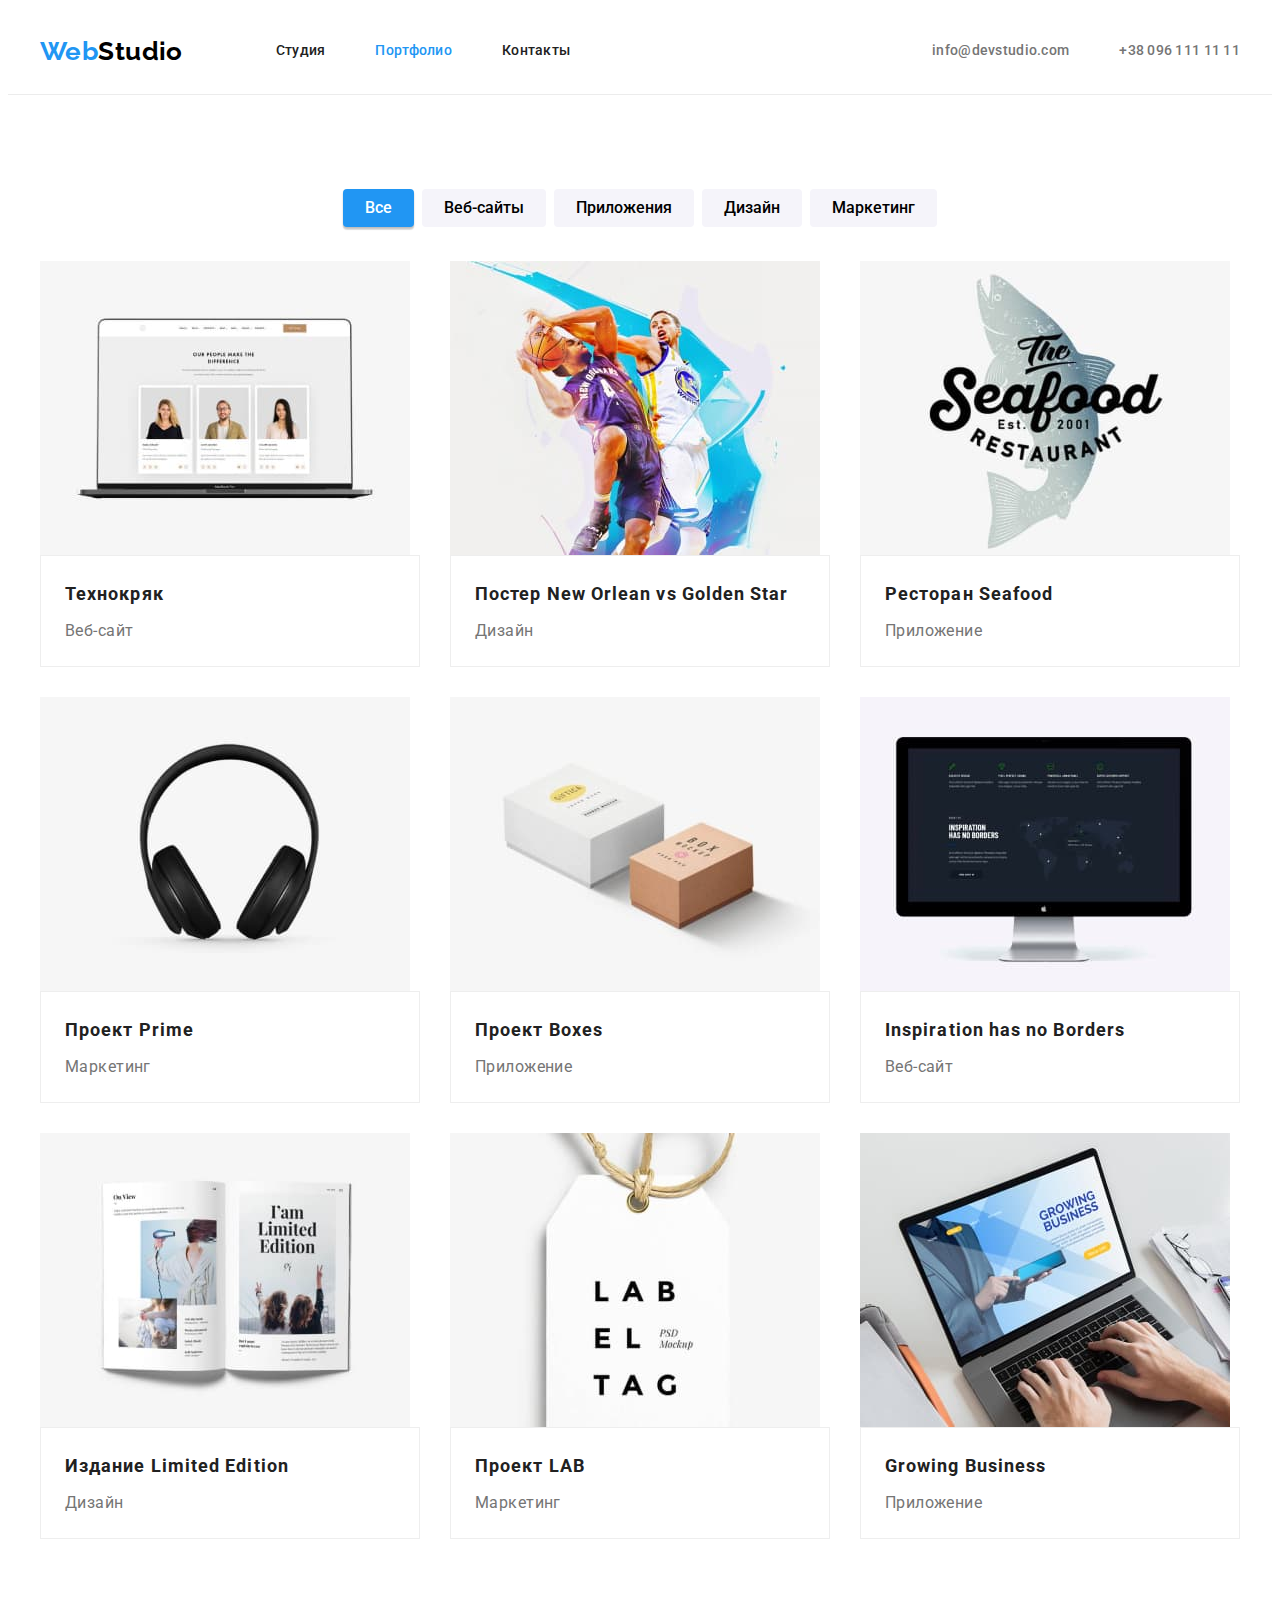
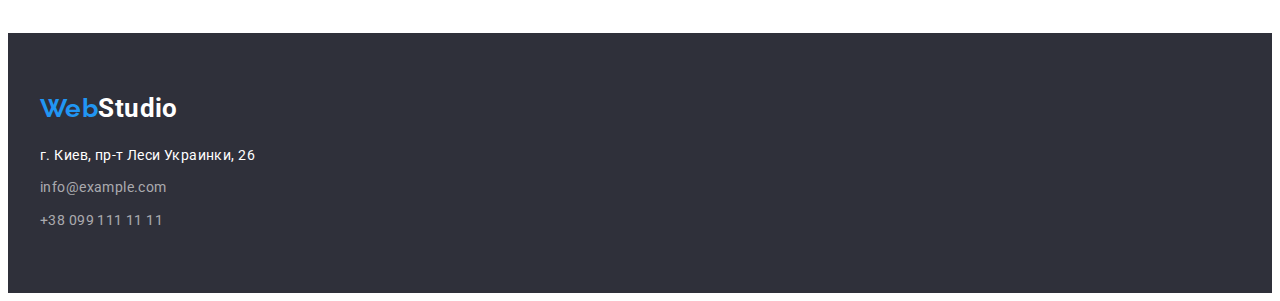
==== portfolio.html @ a38e7aed "add files" ====
<!DOCTYPE html>
<html lang="en">
<head>
    <meta charset="UTF-8">
    <meta http-equiv="X-UA-Compatible" content="IE=edge">
    <meta name="viewport" content="width=device-width, initial-scale=1.0">
    <link rel="preconnect" href="https://fonts.googleapis.com">
    <link rel="preconnect" href="https://fonts.gstatic.com" crossorigin>
    <link href="https://fonts.googleapis.com/css2?family=Raleway:wght@700&family=Roboto:wght@400;500;700;900&display=swap" rel="stylesheet">
    <link rel="stylesheet" href="./css/style.css">
    <link rel="stylesheet" href="https://cdnjs.cloudflare.com/ajax/libs/modern-normalize/1.1.0/modern-normalize.min.css" integrity="sha512-wpPYUAdjBVSE4KJnH1VR1HeZfpl1ub8YT/NKx4PuQ5NmX2tKuGu6U/JRp5y+Y8XG2tV+wKQpNHVUX03MfMFn9Q==" crossorigin="anonymous" referrerpolicy="no-referrer" />
    <title>WebStudio</title>
</head>
<body>
    <header>
        <div class="container header-container">
            <a href="/" lang="en" class="link logo">Web<span class="header-logo-text">Studio</span></a>
            <nav class="header-nav">
            <ul class="list header-list">
                <li class="header-item"><a href="./index.html" class="link header-link">Студия</a></li>
                <li class="header-item"><a href="./portfolio.html" class="link header-link header-link-active">Портфолио</a></li>
                <li class="header-item"><a href="/" class="link header-link">Контакты</a></li>
            </ul>
            </nav>
            <ul class="list contacts-list">
                <li class="contacts-item"><a href="mailto:info@devstudio.com" lang="en" class="link header-link">info@devstudio.com</a></li>
                <li class="contacts-item"><a href="tel:+380961111111" class="link header-link">+38 096 111 11 11</a></li>
            </ul>
        </div>
    </header>
    <main>
        <section class="portfolio section">
            <div class="container">
                <h1 class="visually-hidden">Нашы ссылки</h1>
                <ul class="list filter-list">
                    <li class="filter-item"><button type="button" class="buttons current-btn">Все</button></li>
                    <li class="filter-item"><button type="button" class="buttons">Веб-сайты</button></li>
                    <li class="filter-item"><button type="button" class="buttons">Приложения</button></li>
                    <li class="filter-item"><button type="button" class="buttons">Дизайн</button></li>
                    <li class="filter-item"><button type="button" class="buttons">Маркетинг</button></li>
                </ul>
                <ul class="list portfolio-list">
                    <li class="portfolio-item">
                        <a href="/" class="link" target="_blank" rel="noopener noreferrer nofollow">
                            <img src="./images/portfolio-img-1.jpg" alt=" Веб-сайт Технокряк" width="370" height="294">
                            <div class="portfolio-container">
                                <h2 class="portfolio-item-title">Технокряк</h2>
                                <p class="portfolio-item-text">Веб-сайт</p>
                            </div>
                        </a>
                    </li>
                    <li class="portfolio-item">
                        <a href="/" class="link" target="_blank" rel="noopener noreferrer nofollow">
                            <img src="./images/portfolio-img-2.jpg" alt="Дизайн Постер New Orlean vs Golden Star" lang="en" width="370" height="294">
                            <div class="portfolio-container">
                                <h2 lang="en" class="portfolio-item-title">Постер New Orlean vs Golden Star</h2>
                                <p class="portfolio-item-text">Дизайн</p>
                            </div>
                        </a>
                    </li>
                    <li class="portfolio-item">
                        <a href="/" class="link" target="_blank" rel="noopener noreferrer nofollow">
                            <img src="./images/portfolio-img-3.jpg" alt="Приложение Ресторан Seafood" lang="en" width="370" height="294">
                            <div class="portfolio-container">
                                <h2 class="portfolio-item-title" lang="en">Ресторан Seafood</h2>
                                <p class="portfolio-item-text">Приложение</p>
                            </div>
                        </a>
                    </li>
                    <li class="portfolio-item">
                        <a href="/" class="link" target="_blank" rel="noopener noreferrer nofollow">
                            <img src="./images/portfolio-img-4.jpg" alt="Проект Prime" lang="en" width="370" height="294">
                            <div class="portfolio-container">
                                <h2 class="portfolio-item-title" lang="en">Проект Prime</h2>
                                <p class="portfolio-item-text">Маркетинг</p>
                            </div>
                        </a>
                        </li>
                    <li class="portfolio-item">
                        <a href="" class="link" target="_blank" rel="noopener noreferrer nofollow">
                            <img src="./images/portfolio-img-5.jpg" alt="Проект Boxes" lang="en" width="370" height="294">
                            <div class="portfolio-container">
                                <h2 class="portfolio-item-title" lang="en">Проект Boxes</h2>
                                <p class="portfolio-item-text">Приложение</p></div>
                        </a>
                    </li>
                    <li class="portfolio-item">
                        <a href="/" class="link" target="_blank" rel="noopener noreferrer nofollow">
                            <img src="./images/portfolio-img-6.jpg" alt="Web Site Inspiration has no Borders" lang="en" width="370" height="294">
                            <div class="portfolio-container">
                                <h2 lang="en" class="portfolio-item-title">Inspiration has no Borders</h2>
                                <p class="portfolio-item-text">Веб-сайт</p>
                            </div>
                        </a>
                    </li>
                    <li class="portfolio-item">
                        <a href="/" class="link" target="_blank" rel="noopener noreferrer nofollow">
                            <img src="./images/portfolio-img-7.jpg" alt="Дизайн Издание Limited Edition" lang="en" width="370" height="294">
                            <div class="portfolio-container">
                                <h2 class="portfolio-item-title" lang="en">Издание Limited Edition</h2>
                                <p class="portfolio-item-text">Дизайн</p>
                            </div>
                        </a>
                    </li>
                    <li class="portfolio-item">
                        <a href="/" class="link" target="_blank" rel="noopener noreferrer nofollow">
                            <img src="./images/portfolio-img-8.jpg" alt="Проект LAB" lang="en" width="370" height="294">
                            <div class="portfolio-container">
                                <h2 class="portfolio-item-title" lang="en">Проект LAB</h2>
                                <p class="portfolio-item-text">Маркетинг</p>
                            </div>
                        </a>
                    </li>
                    <li class="portfolio-item">
                        <a href="/" class="link" target="_blank" rel="noopener noreferrer nofollow">
                            <img src="./images/portfolio-img-9.jpg" alt="Приложение Growing Business" lang="en" width="370" height="294">
                            <div class="portfolio-container">
                                <h2 class="portfolio-item-title" lang="en">Growing Business</h2>
                                <p class="portfolio-item-text">Приложение</p>
                            </div>
                        </a>
                    </li>
                </ul>
            </div>
        </section>
    </main>
    <footer class="footer">
        <div class="container">
            <a href="/" lang="en" class="link logo">Web<span class="footer-logo-text">Studio</span></a>
            <address>
            <ul class="list address-list">
                <li class="address-item"><a href="https://goo.gl/maps/tL1brft19ia6Mf7X9" target="_blank" rel="noopener noreferrer" class="link address-link">г. Киев, пр-т Леси Украинки, 26</a></li>
                <li class="address-item"><a href="mailto:info@example.com" class="link address-info">info@example.com</a></li>
                <li class="address-item"><a href="tel:+380991111111" class="link address-info">+38 099 111 11 11</a></li>
            </ul>
            </address>
        </div>
    </footer>
</body>
</html>
---- css/style.css ----
:root {
    --first-text-color: #212121;
    --second-text-color: #000000;
    --third-text-color: #FFFFFF;
    --fourth-text-color: #188CE8;
    --fifth-text-color: #2F303A;
    --sixth-text-color: rgba(255, 255, 255, 0.6);
    --first-background: #F5F4FA;
    --first-border-color: #EEEEEE;
    --second-border-color: #ECECEC;
    --accent-text-color: #2196F3;
    --main-text-color: #757575;
    --first-box-shadow: 0px 1px 3px rgba(0, 0, 0, 0.12), 
                        0px 1px 1px rgba(0, 0, 0, 0.14), 
                        0px 2px 1px rgba(0, 0, 0, 0.2);
    --second-box-shadow:    0px 3px 1px rgba(0, 0, 0, 0.1),    
                            0px 1px 2px rgba(0, 0, 0, 0.08), 
                            0px 2px 2px rgba(0, 0, 0, 0.12);
    --third-box-shadow:     0px 4px 4px rgba(0, 0, 0, 0.15);
}

body{
    font-family: "Roboto", sans-serif;
    font-weight: 400;
    font-size: 14px;
    line-height: 1.71;
    letter-spacing: 0.03em;
    color: var(--main-text-color);
}

p,
h1,
h2,
h3,
h4,
h5,
h6{
    margin: 0;
}

ul{
    margin: 0;
    padding: 0;
}

button{
    cursor: pointer;
}

img{
    display: block;
}

.list{
    list-style: none;
}
.link{
    text-decoration: none;
    color: inherit;
}

.visually-hidden {
    position: absolute;
    white-space: nowrap;
    width: 1px;
    height: 1px;
    overflow: hidden;
    border: 0;
    padding: 0;
    clip: rect(0 0 0 0);
    clip-path: inset(50%);
    margin: -1px;
}

.container {
    width: 1200px;
    padding-left: 15px;
    padding-right: 15px;
    margin: 0 auto;
}

.section{
    padding-top: 94px;
    padding-bottom: 94px;
}
/* -----------------HEADER---------------- */

header{
    border-bottom: 1px solid var(--second-border-color);
}

.logo{
    font-family: "Raleway", sans-serif;
    font-weight: 700;
    font-size: 26px;
    line-height: 1.19;
    color: var(--accent-text-color);
    margin-right: 93px;
}


.header-logo-text{
    color:var(--second-text-color);
}

.header-container{
    display: flex;
    align-items: center;
}

.header-item:not(:last-child),
.contacts-item:not(:last-child){
    margin-right: 50px;
}

.header-list{
    display: flex;
    padding-top: 31px;
    padding-bottom: 31px;
    color: var(--first-text-color);
}

.header-link{
    font-family: "Roboto", sans-serif;
    font-weight: 500;
    line-height: 1.14;
    letter-spacing: 0.02em;
}

.header-link:hover,
.header-link:focus,
.header-link-active{
    color: var(--accent-text-color);
}

.contacts-list{
    display: flex;
    margin-left: auto;
}


/* -----------------HERO---------------- */



.hero{
    background-image: linear-gradient(rgba(47, 48, 58, 0.4), rgba(47, 48, 58, 0.4)), url('../images/background-img.jpg');
    max-width: 1600px;
    background-position: center;
    background-size: contain;
    text-align: center;
    padding-top: 200px;
    padding-bottom: 200px;
}

.hero-title{
    font-family: "Roboto", sans-serif;
    font-weight: 900;
    font-size: 44px;
    line-height: 1.36;
    letter-spacing: 0.06em;
    text-transform: uppercase;
    color: #FFFFFF;
    max-width: 696px;
    margin-right: auto;
    margin-left: auto;
    margin-bottom: 30px;
}

.hero-button{
    font-family: "Roboto", sans-serif;
    background: var(--accent-text-color);
    font-weight: 700;
    font-size: 16px;
    line-height: 1.87;
    text-align: center;
    letter-spacing: 0.06em;
    color: var(--third-text-color);
    min-width: 200px;
    min-height: 50px;
    border-radius: 4px;
    box-shadow: var(--third-box-shadow);
    border: none;
}


.hero-button:hover,
.hero-button:focus{
    background: var(--fourth-text-color);
}



/* -----------------OUR ADVANTAGES---------------- */



.properties-list{
    text-align: left;
    display: flex;
    flex-wrap: wrap;
    margin-left: -30px;
    margin-top: -30px;
}

.properties-item{
    width: calc(100% / 4 - 30px);
    margin-left: 30px;
    margin-top: 30px;
}

.properties-item-title{
    font-family: "Roboto", sans-serif;
    font-weight: 700;
    line-height: 1.14;
    text-transform: uppercase;
    margin-bottom: 10px;
    color: var(--first-text-color);
}

.properties-item-text{
    text-align: left;
    font-family: "Roboto", sans-serif;
}

/* -----------------WHAT WE DO?---------------- */

.doing{
    padding-top: 0;
}

.section-title{
    font-family: "Roboto", sans-serif;
    font-weight: 700;
    font-size: 36px;
    line-height: 1.16;
    text-align: center;
    margin-bottom: 50px;
    color: var(--first-text-color);
}

.doing-list{
    display: flex;
    flex-wrap: wrap;
    margin-left: -30px;
    margin-top: -30px;
}

.doing-item{
    width: calc(100% / 3 - 30px);
    margin-left: 30px;
    margin-top: 30px;
}



/* -----------------OUR TEAM---------------- */


.team{
    background: var(--first-background);
}

.team-list{
    display: flex;
    flex-wrap: wrap;
    margin-left: -30px;
    margin-top: -30px;
}

.team-item{
    background: var(--third-text-color);
    width: calc(100% / 4 - 30px);
    margin-left: 30px;
    margin-top: 30px;
    box-shadow: var(--first-box-shadow);
    border-radius: 0px 0px 4px 4px;
    padding-bottom: 30px
}

.team-item-title{
    font-weight: 500;
    margin-top: 30px;
    color: var(--first-text-color);
}

.team-item-text{
    margin-top: 10px;
}

.team-item-title,
.team-item-text{
    font-family: "Roboto", sans-serif;
    font-size: 16px;
    line-height: 1.19;
    text-align: center;
}



/* -----------------FOOTER---------------- */


.footer{
    background-color: var(--fifth-text-color);
    padding-top: 60px;
    padding-bottom: 60px;
}

.footer .logo{
    font-family: "Raleway", sans-serif;
    font-weight: 700;
    font-size: 26px;
    line-height: 1.19;
    color: var(--accent-text-color);
    margin-right: 0;
    margin-bottom: 20px;
    display: block;
}

.address-item:not(:last-child){
    margin-bottom: 9px;
}

.footer-logo-text,
.address-link{
    color: var(--third-text-color);
    font-family: "Roboto", sans-serif;
}

address{
    font-style: inherit;
}

.address-info {
    color: var(--sixth-text-color);
    font-family: "Roboto", sans-serif;
}

.address-info:hover,
.address-info:focus{
    color: var(--third-text-color);
}




/* ----------------------------------PORTFOLIO------------------------------------ */



/* ----------------------------------PORTFOLIO BUTTONS------------------------------------ */

.filter-list{
    display: flex;
    justify-content: center;
    margin-bottom: 34px;
}

.buttons{
    font-family: "Roboto", sans-serif;
    font-weight: 500;
    font-size: 16px;
    line-height: 1.62;
    text-align: center;
    border-radius: 4px;
    border: none;
    padding: 6px 22px 6px 22px;
    background: var(--first-background);
}

.buttons:hover,
.buttons:focus,
.current-btn{
    background: var(--accent-text-color);
    color: var(--third-text-color);
    box-shadow: var(--second-box-shadow);
}

.filter-item:not(:last-child){
    margin-right: 8px;
}

/* ----------------------------------PORTFOLIO PRODUCTS------------------------------------ */



.portfolio-list{
    display: flex;
    flex-wrap: wrap;
    margin-left: -30px;
    margin-top: -30px;
}

.portfolio-container{
    padding: 20px 24px 20px 24px;
    border: 1px solid var(--first-border-color);
}

.portfolio-item{
    width: calc(100% / 3 - 30px);
    margin-left: 30px;
    margin-top: 30px;
}

.portfolio-item-title{
    font-family: "Roboto", sans-serif;
    font-weight: 700;
    font-size: 18px;
    line-height: 2.00;
    letter-spacing: 0.06em;
    margin-bottom: 4px;
    color: var(--first-text-color);
}

.portfolio-item-text{
    font-family: "Roboto", sans-serif;
    font-size: 16px;
    line-height: 1.87;
}
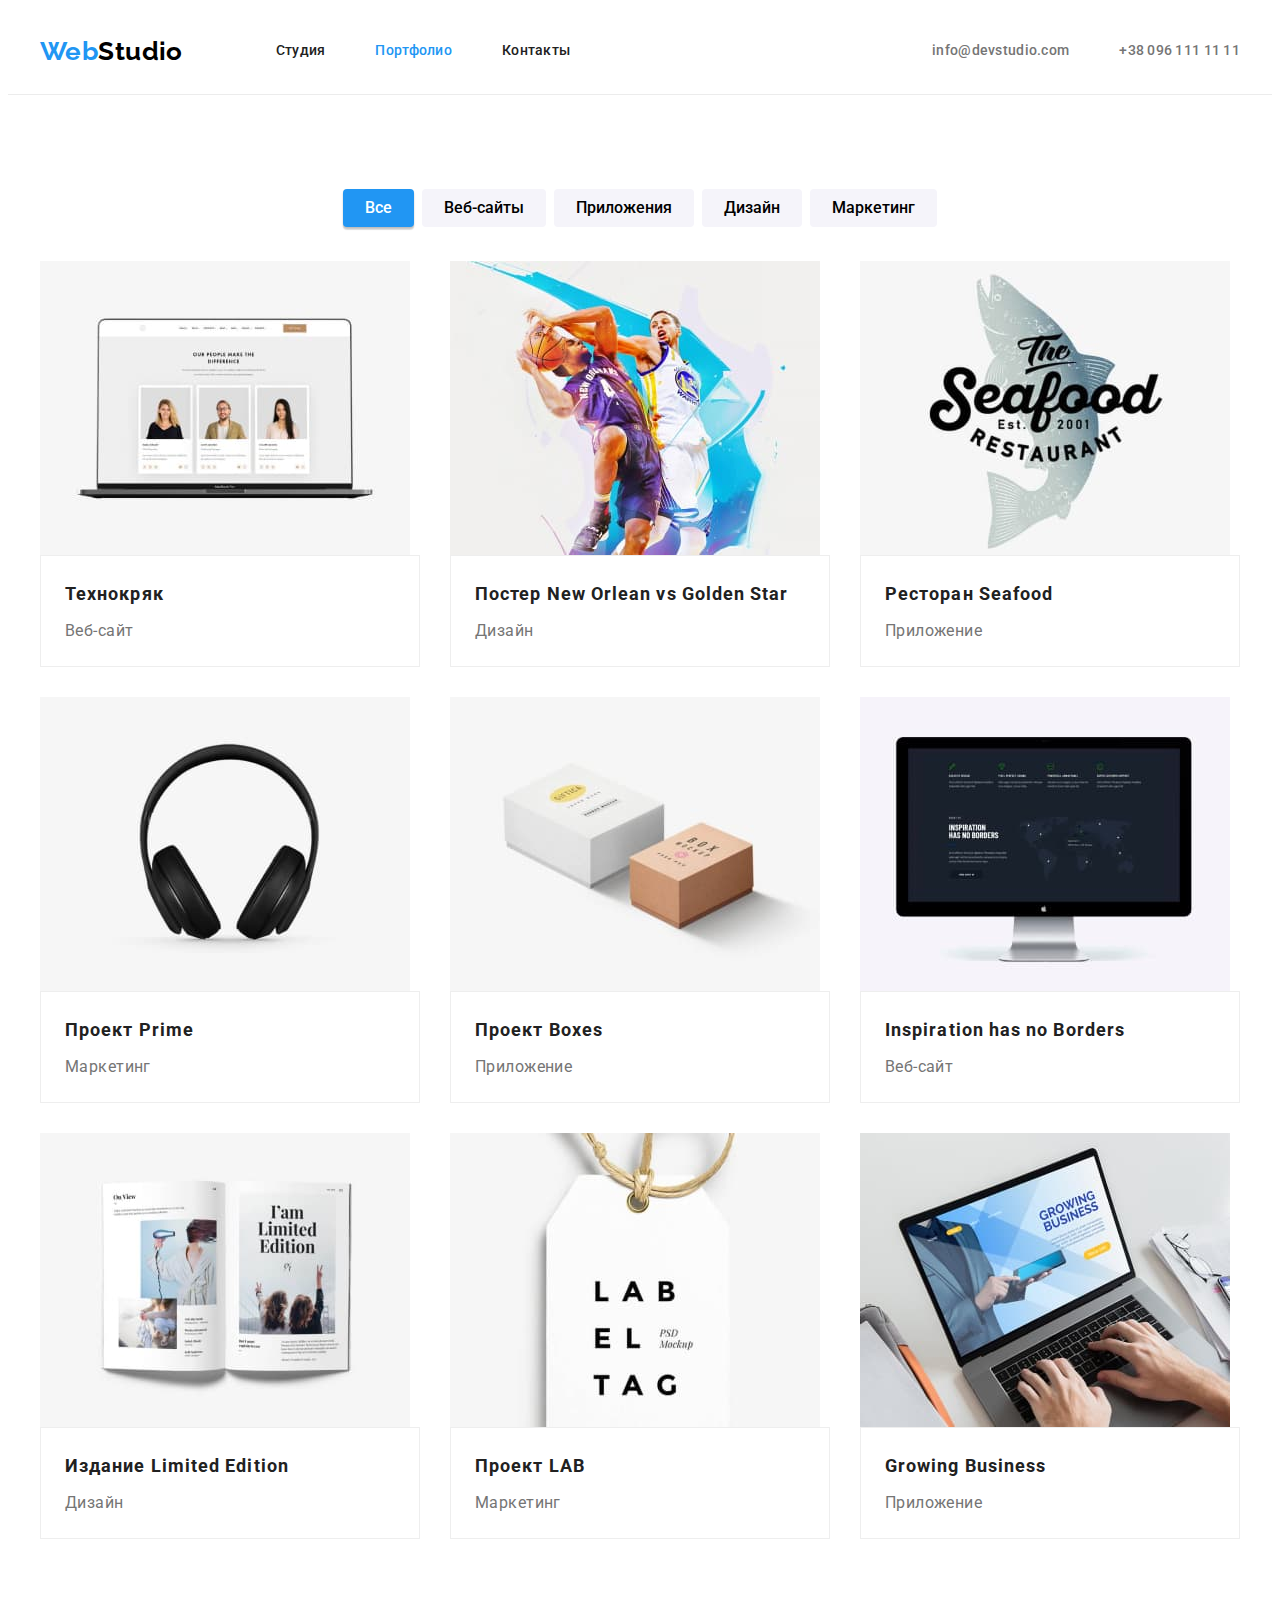
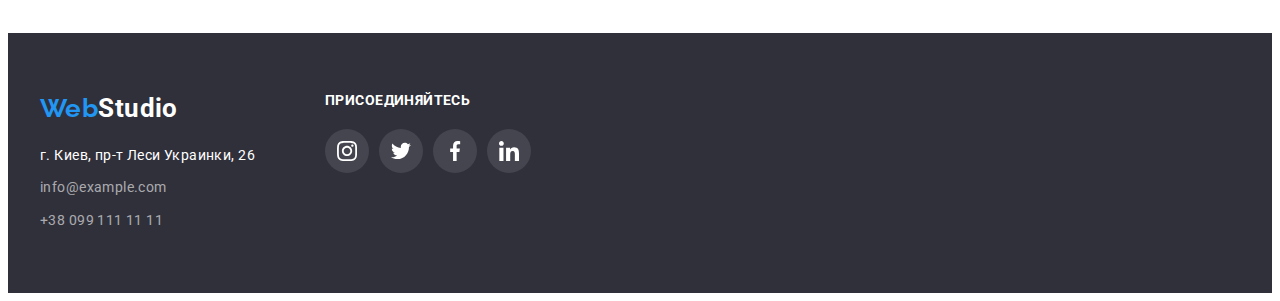
==== commit 9688ea2f: "зміни" ====
--- a/portfolio.html
+++ b/portfolio.html
@@ -126,14 +126,52 @@
     </main>
     <footer class="footer">
         <div class="container">
-            <a href="/" lang="en" class="link logo">Web<span class="footer-logo-text">Studio</span></a>
-            <address>
-            <ul class="list address-list">
-                <li class="address-item"><a href="https://goo.gl/maps/tL1brft19ia6Mf7X9" target="_blank" rel="noopener noreferrer" class="link address-link">г. Киев, пр-т Леси Украинки, 26</a></li>
-                <li class="address-item"><a href="mailto:info@example.com" class="link address-info">info@example.com</a></li>
-                <li class="address-item"><a href="tel:+380991111111" class="link address-info">+38 099 111 11 11</a></li>
+            <ul class="footer-list list">
+                <li class="footer-item">
+                    <a href="/" lang="en" class="link logo">Web<span class="footer-logo-text">Studio</span></a>
+                    <address>
+                    <ul class="list address-list">
+                        <li class="address-item"><a href="https://goo.gl/maps/tL1brft19ia6Mf7X9" target="_blank" rel="noopener noreferrer nofollow" class="link address-link">г. Киев, пр-т Леси Украинки, 26</a></li>
+                        <li class="address-item"><a href="mailto:info@example.com" class="link address-info" target="_blank" rel="noopener noreferrer nofollow">info@example.com</a></li>
+                        <li class="address-item"><a href="tel:+380991111111" class="link address-info" target="_blank" rel="noopener noreferrer nofollow">+38 099 111 11 11</a></li>
+                    </ul>
+                    </address>
+                </li>
+                <li class="footer-item">
+                    <div class="footer-item-container">
+                        <h3 class="footer-title">присоединяйтесь</h3>
+                        <ul class="footer-social-list list">
+                            <li class="footer-social-item">
+                                <a href="/" class="footer-social-link link" target="_blank" rel="noopener noreferrer nofollow">
+                                    <svg class="footer-social-icon" width="20px" height="20px">
+                                        <use href="./images/icons.svg#icon-social-links-icon-1"></use>
+                                    </svg>
+                                </a>
+                            </li>
+                            <li class="footer-social-item">
+                                <a href="/" class="footer-social-link link" target="_blank" rel="noopener noreferrer nofollow">
+                                    <svg class="footer-social-icon" width="20px" height="20px">
+                                        <use href="./images/icons.svg#icon-social-links-icon-2"></use>
+                                    </svg>
+                                </a>
+                            </li>
+                            <li class="footer-social-item">
+                                <a href="/" class="footer-social-link link" target="_blank" rel="noopener noreferrer nofollow">
+                                    <svg class="footer-social-icon" width="20px" height="20px">
+                                        <use href="./images/icons.svg#icon-social-links-icon-3"></use>
+                                    </svg>
+                                </a>
+                            </li>
+                            <li class="footer-social-item">
+                                <a href="/" class="footer-social-link link" target="_blank" rel="noopener noreferrer nofollow">
+                                    <svg class="footer-social-icon" width="20px" height="20px">
+                                        <use href="./images/icons.svg#icon-social-links-icon-4"></use>
+                                    </svg>
+                                </a>
+                            </li>
+                    </div>
+                </li>
             </ul>
-            </address>
         </div>
     </footer>
 </body>
--- a/css/style.css
+++ b/css/style.css
@@ -10,6 +10,8 @@
     --second-border-color: #ECECEC;
     --accent-text-color: #2196F3;
     --main-text-color: #757575;
+    --icons-color: #AFB1B8;
+    --first-background-icons-color: rgba(255, 255, 255, 0.1);
     --first-box-shadow: 0px 1px 3px rgba(0, 0, 0, 0.12), 
                         0px 1px 1px rgba(0, 0, 0, 0.14), 
                         0px 2px 1px rgba(0, 0, 0, 0.2);
@@ -17,6 +19,9 @@
                             0px 1px 2px rgba(0, 0, 0, 0.08), 
                             0px 2px 2px rgba(0, 0, 0, 0.12);
     --third-box-shadow:     0px 4px 4px rgba(0, 0, 0, 0.15);
+    --fourth-box-shadow:    0px 1px 1px rgba(0, 0, 0, 0.12),  
+                            0px 4px 4px rgba(0, 0, 0, 0.06), 
+                            1px 4px 6px rgba(0, 0, 0, 0.16);
 }
 
 body{
@@ -138,6 +143,15 @@
     margin-left: auto;
 }
 
+.contacts-item-container{
+    display: inline-block;
+    fill: currentColor;
+}
+
+/* .contacts-item-container:hover,
+.contacts-item-container:focus{
+    color: var(--accent-text-color);
+} */
 
 /* -----------------HERO---------------- */
 
@@ -145,9 +159,11 @@
 
 .hero{
     background-image: linear-gradient(rgba(47, 48, 58, 0.4), rgba(47, 48, 58, 0.4)), url('../images/background-img.jpg');
+    background-position: center;
+    background-repeat: no-repeat;
+    background-size: cover;
     max-width: 1600px;
-    background-position: center;
-    background-size: contain;
+    margin: 0 auto;
     text-align: center;
     padding-top: 200px;
     padding-bottom: 200px;
@@ -209,6 +225,14 @@
     margin-top: 30px;
 }
 
+.properties-item-container{
+    display: flex;
+    justify-content: center;
+    padding-top: 25px;
+    padding-bottom: 25px;
+    margin-bottom: 30px;
+}
+
 .properties-item-title{
     font-family: "Roboto", sans-serif;
     font-weight: 700;
@@ -278,6 +302,10 @@
     padding-bottom: 30px
 }
 
+.team-item-content{
+    padding-top: 30px;
+}
+
 .team-item-title{
     font-weight: 500;
     margin-top: 30px;
@@ -286,6 +314,7 @@
 
 .team-item-text{
     margin-top: 10px;
+    margin-bottom: 16px;
 }
 
 .team-item-title,
@@ -295,6 +324,74 @@
     line-height: 1.19;
     text-align: center;
 }
+
+.team-social-list{
+    display: flex;
+    justify-content: center;
+}
+
+.team-social-item + .team-social-item{
+    margin-left: 10px;
+}
+
+.team-social-link{
+    width: 44px;
+    height: 44px;
+    display: flex;
+    justify-content: center;
+    align-items: center;
+    border-radius: 50%;
+    background-color: var(--third-text-color);
+    color: var(--icons-color);
+}
+
+.team-social-icon{
+    fill: currentColor;
+}
+
+.team-social-link:hover,
+.team-social-link:focus{
+    background-color: var(--accent-text-color);
+    color: var(--third-text-color);
+}
+
+
+
+/* -----------------CLIENTS---------------- */
+
+.clients-list{
+    display: flex;
+    justify-content: center;
+}
+
+.clients-item-link{
+    width: 170px;
+    height: 92px;
+    display: flex;
+    justify-content: center;
+    align-items: center;
+    border-color: var(--icons-color);
+    border-radius: 4px;
+    border-width: 1px;
+    border-style: solid;
+    color: var(--icons-color);
+}
+
+.clients-item:not(:last-child){
+    margin-right: 30px;
+}
+
+.clients-icon{
+    fill: currentColor;
+}
+
+.clients-item-link:hover,
+.clients-item-link:focus {
+    color: var(--accent-text-color);
+    border-color: var(--accent-text-color);
+}
+
+
 
 
 
@@ -305,6 +402,14 @@
     background-color: var(--fifth-text-color);
     padding-top: 60px;
     padding-bottom: 60px;
+}
+
+.footer-list{
+    display: flex;
+}
+
+.footer-item{
+    align-items: baseline;
 }
 
 .footer .logo{
@@ -343,6 +448,49 @@
 }
 
 
+
+.footer-item-container{
+    margin-left: 70px;
+}
+
+.footer-title{
+    font-family: "Roboto", sans-serif;
+    font-weight: 700;
+    font-size: 14px;
+    line-height: 1.14;
+    text-transform: uppercase;
+    color: var(--third-text-color);
+    margin-bottom: 20px;
+    align-items: baseline;
+}
+
+.footer-social-list{
+    display: flex;
+}
+
+.footer-social-item + .footer-social-item{
+    margin-left: 10px;
+}
+
+.footer-social-link{
+    width: 44px;
+    height: 44px;
+    display: flex;
+    justify-content: center;
+    align-items: center;
+    border-radius: 50%;
+    background-color: var(--first-background-icons-color);
+    color: var(--third-text-color);
+}
+
+.footer-social-icon{
+    fill: currentColor;
+}
+
+.footer-social-link:hover,
+.footer-social-link:focus{
+    background-color: var(--accent-text-color);
+}
 
 
 /* ----------------------------------PORTFOLIO------------------------------------ */
@@ -403,6 +551,11 @@
     margin-top: 30px;
 }
 
+.portfolio-item:hover{
+    box-shadow: var(--fourth-box-shadow);
+    border: border: 1px solid var(--first-border-color);
+}
+
 .portfolio-item-title{
     font-family: "Roboto", sans-serif;
     font-weight: 700;
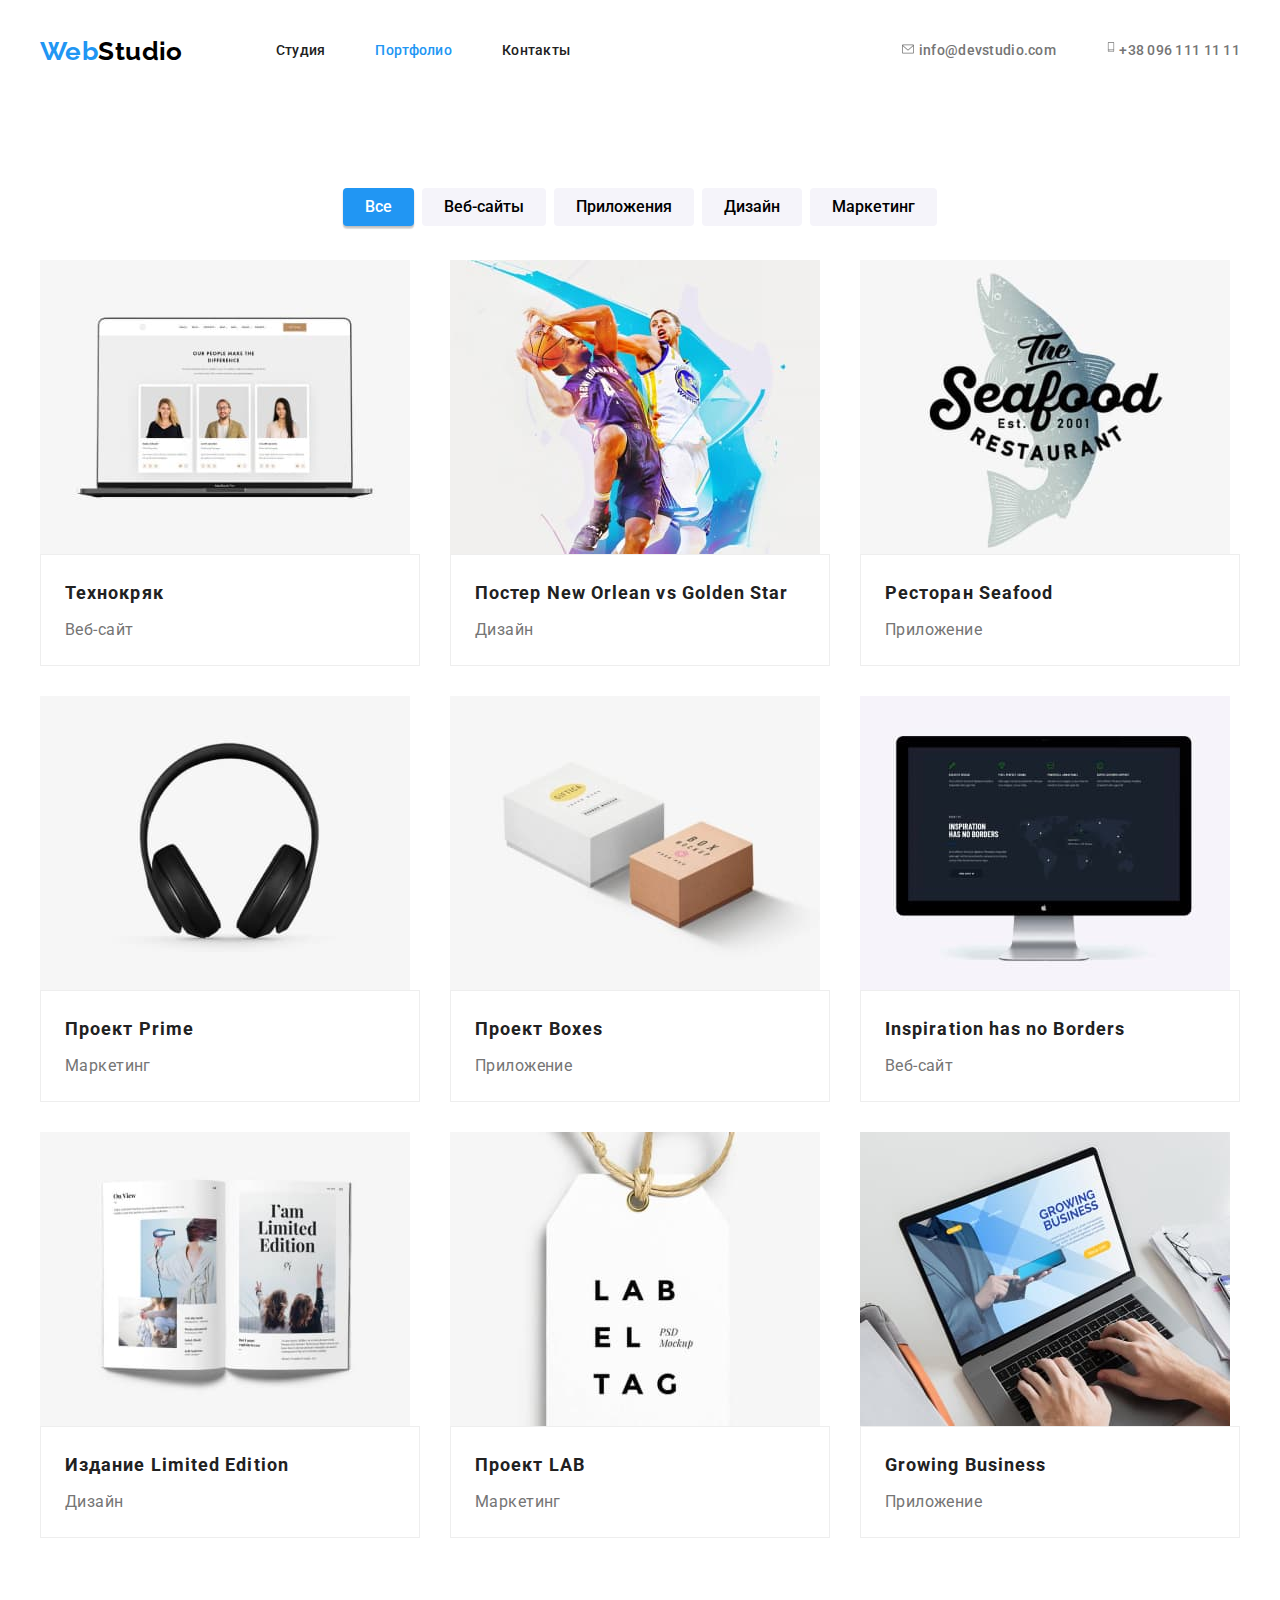
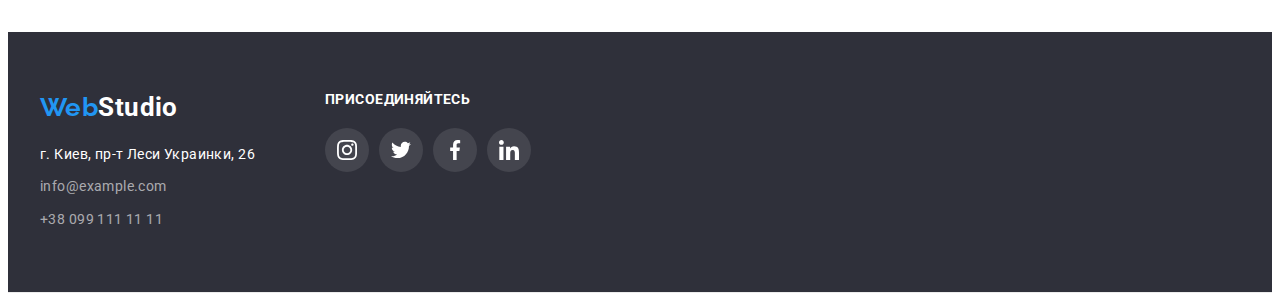
==== commit e70df9a5: "закрив теги" ====
--- a/portfolio.html
+++ b/portfolio.html
@@ -23,11 +23,26 @@
             </ul>
             </nav>
             <ul class="list contacts-list">
-                <li class="contacts-item"><a href="mailto:info@devstudio.com" lang="en" class="link header-link">info@devstudio.com</a></li>
-                <li class="contacts-item"><a href="tel:+380961111111" class="link header-link">+38 096 111 11 11</a></li>
+                <li class="contacts-item">
+                    <div class="contacts-item-container header-link">
+                        <svg class="properties-social-icon" width="16px" height="12px">
+                            <use href="./images/icons.svg#icon-contacts-icon-1"></use>
+                        </svg>
+                        <a href="mailto:info@devstudio.com" lang="en" class="link header-link">info@devstudio.com</a>
+                    </div>
+                    
+            </li>
+                <li class="contacts-item">
+                    <div class="contacts-item-container header-link">
+                        <svg class="contacts-social-icon" width="10px" height="16px">
+                            <use href="./images/icons.svg#icon-contacts-icon-2"></use>
+                        </svg>
+                        <a href="tel:+380961111111" class="link header-link">+38 096 111 11 11</a>
+                    </div>
+                    
+            </li>
             </ul>
         </div>
-    </header>
     <main>
         <section class="portfolio section">
             <div class="container">
@@ -169,6 +184,7 @@
                                     </svg>
                                 </a>
                             </li>
+                        </ul>
                     </div>
                 </li>
             </ul>
